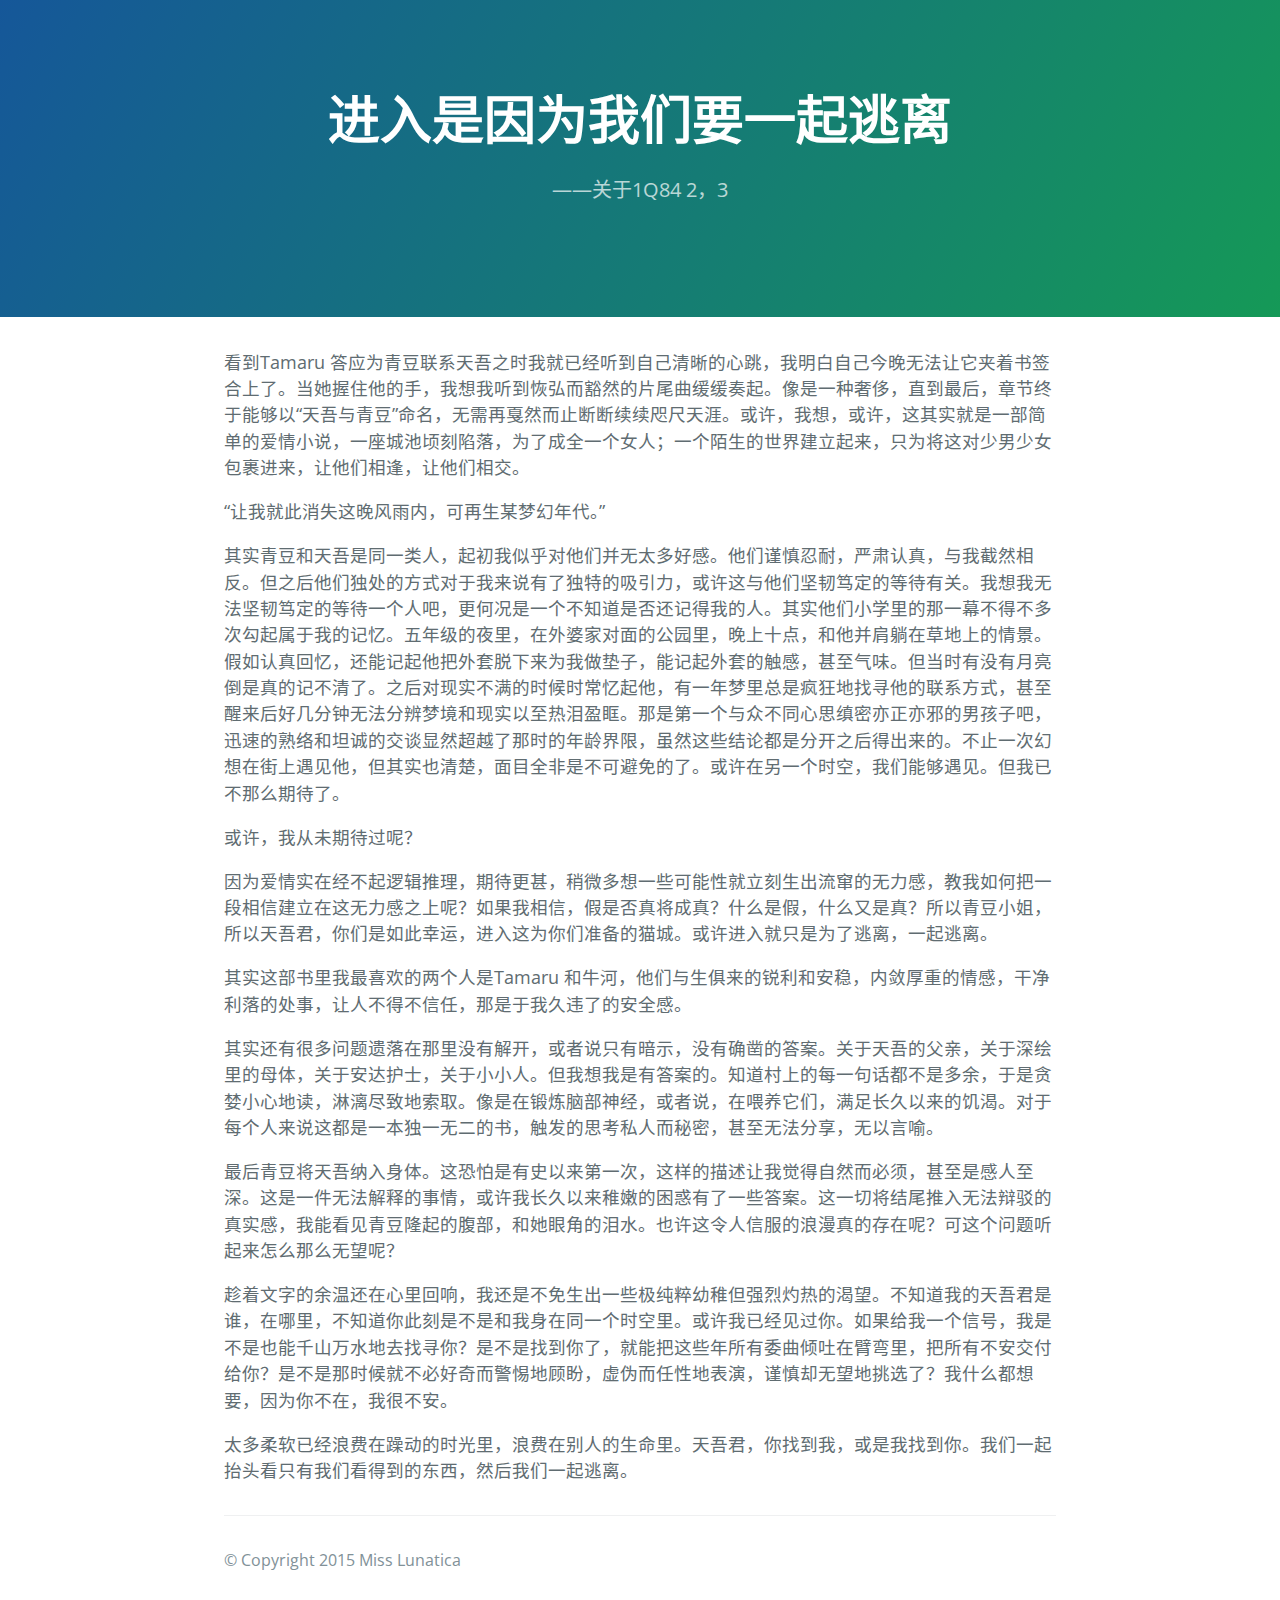
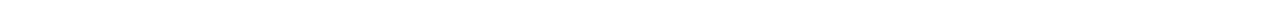
==== flee-together.html @ b9c1da66 "add new post" ====
<!DOCTYPE html>
<html lang="zh-cn">
  <head>
    <meta charset="UTF-8">
    <title>进入是因为我们要一起逃离 Miss Lunatica</title>
    <meta name="viewport" content="width=device-width, initial-scale=1">
    <link rel="stylesheet" type="text/css" href="stylesheets/normalize.css" media="screen">
    <link href='https://fonts.googleapis.com/css?family=Open+Sans:400,700' rel='stylesheet' type='text/css'>
    <link rel="stylesheet" type="text/css" href="stylesheets/stylesheet.css" media="screen">
    <link rel="stylesheet" type="text/css" href="stylesheets/github-light.css" media="screen">
  </head>
  <body>
    <section class="page-header">
      <h1 class="project-name">进入是因为我们要一起逃离</h1>
      <h2 class="project-tagline">——关于1Q84 2，3</h2>
    </section>

    <section class="main-content">
      
      <p>看到Tamaru 答应为青豆联系天吾之时我就已经听到自己清晰的心跳，我明白自己今晚无法让它夹着书签合上了。当她握住他的手，我想我听到恢弘而豁然的片尾曲缓缓奏起。像是一种奢侈，直到最后，章节终于能够以“天吾与青豆”命名，无需再戛然而止断断续续咫尺天涯。或许，我想，或许，这其实就是一部简单的爱情小说，一座城池顷刻陷落，为了成全一个女人；一个陌生的世界建立起来，只为将这对少男少女包裹进来，让他们相逢，让他们相交。</p>

      <p>“让我就此消失这晚风雨内，可再生某梦幻年代。”</p>
      
      <p>其实青豆和天吾是同一类人，起初我似乎对他们并无太多好感。他们谨慎忍耐，严肃认真，与我截然相反。但之后他们独处的方式对于我来说有了独特的吸引力，或许这与他们坚韧笃定的等待有关。我想我无法坚韧笃定的等待一个人吧，更何况是一个不知道是否还记得我的人。其实他们小学里的那一幕不得不多次勾起属于我的记忆。五年级的夜里，在外婆家对面的公园里，晚上十点，和他并肩躺在草地上的情景。假如认真回忆，还能记起他把外套脱下来为我做垫子，能记起外套的触感，甚至气味。但当时有没有月亮倒是真的记不清了。之后对现实不满的时候时常忆起他，有一年梦里总是疯狂地找寻他的联系方式，甚至醒来后好几分钟无法分辨梦境和现实以至热泪盈眶。那是第一个与众不同心思缜密亦正亦邪的男孩子吧，迅速的熟络和坦诚的交谈显然超越了那时的年龄界限，虽然这些结论都是分开之后得出来的。不止一次幻想在街上遇见他，但其实也清楚，面目全非是不可避免的了。或许在另一个时空，我们能够遇见。但我已不那么期待了。</p>
      
      <p>或许，我从未期待过呢？</p>
      
      <p>因为爱情实在经不起逻辑推理，期待更甚，稍微多想一些可能性就立刻生出流窜的无力感，教我如何把一段相信建立在这无力感之上呢？如果我相信，假是否真将成真？什么是假，什么又是真？所以青豆小姐，所以天吾君，你们是如此幸运，进入这为你们准备的猫城。或许进入就只是为了逃离，一起逃离。</p>
      
      <p>其实这部书里我最喜欢的两个人是Tamaru 和牛河，他们与生俱来的锐利和安稳，内敛厚重的情感，干净利落的处事，让人不得不信任，那是于我久违了的安全感。</p>
      
      <p>其实还有很多问题遗落在那里没有解开，或者说只有暗示，没有确凿的答案。关于天吾的父亲，关于深绘里的母体，关于安达护士，关于小小人。但我想我是有答案的。知道村上的每一句话都不是多余，于是贪婪小心地读，淋漓尽致地索取。像是在锻炼脑部神经，或者说，在喂养它们，满足长久以来的饥渴。对于每个人来说这都是一本独一无二的书，触发的思考私人而秘密，甚至无法分享，无以言喻。</p>
      
      <p>最后青豆将天吾纳入身体。这恐怕是有史以来第一次，这样的描述让我觉得自然而必须，甚至是感人至深。这是一件无法解释的事情，或许我长久以来稚嫩的困惑有了一些答案。这一切将结尾推入无法辩驳的真实感，我能看见青豆隆起的腹部，和她眼角的泪水。也许这令人信服的浪漫真的存在呢？可这个问题听起来怎么那么无望呢？</p>
      
      <p>趁着文字的余温还在心里回响，我还是不免生出一些极纯粹幼稚但强烈灼热的渴望。不知道我的天吾君是谁，在哪里，不知道你此刻是不是和我身在同一个时空里。或许我已经见过你。如果给我一个信号，我是不是也能千山万水地去找寻你？是不是找到你了，就能把这些年所有委曲倾吐在臂弯里，把所有不安交付给你？是不是那时候就不必好奇而警惕地顾盼，虚伪而任性地表演，谨慎却无望地挑选了？我什么都想要，因为你不在，我很不安。</p>
      
      <p>太多柔软已经浪费在躁动的时光里，浪费在别人的生命里。天吾君，你找到我，或是我找到你。我们一起抬头看只有我们看得到的东西，然后我们一起逃离。</p>
            
    
      <footer class="site-footer">

        <span class="site-footer-credits">© Copyright 2015 Miss Lunatica</span>
      </footer>

    </section>

  
  </body>
</html>
---- stylesheets/stylesheet.css ----
* {
  box-sizing: border-box; }

body {
  padding: 0;
  margin: 0;
  font-family: "Open Sans", "Helvetica Neue", Helvetica, Arial, "Microsoft YaHei", "微软雅黑", STXihei, "华文细黑",  sans-serif;
  font-size: 16px;
  line-height: 1.5;
  color: #606c71; }

a {
  color: #1e6bb8;
  text-decoration: none; }
  a:hover {
    text-decoration: underline; }

.btn {
  display: inline-block;
  margin-bottom: 1rem;
  color: rgba(255, 255, 255, 0.7);
  background-color: rgba(255, 255, 255, 0.08);
  border-color: rgba(255, 255, 255, 0.2);
  border-style: solid;
  border-width: 1px;
  border-radius: 0.3rem;
  transition: color 0.2s, background-color 0.2s, border-color 0.2s; }
  .btn + .btn {
    margin-left: 1rem; }

.btn:hover {
  color: rgba(255, 255, 255, 0.8);
  text-decoration: none;
  background-color: rgba(255, 255, 255, 0.2);
  border-color: rgba(255, 255, 255, 0.3); }

@media screen and (min-width: 64em) {
  .btn {
    padding: 0.75rem 1rem; } }

@media screen and (min-width: 42em) and (max-width: 64em) {
  .btn {
    padding: 0.6rem 0.9rem;
    font-size: 0.9rem; } }

@media screen and (max-width: 42em) {
  .btn {
    display: block;
    width: 100%;
    padding: 0.75rem;
    font-size: 0.9rem; }
    .btn + .btn {
      margin-top: 1rem;
      margin-left: 0; } }

.page-header {
  color: #fff;
  text-align: center;
  background-color: #159957;
  background-image: linear-gradient(120deg, #155799, #159957); }

@media screen and (min-width: 64em) {
  .page-header {
    padding: 5rem 6rem; } }

@media screen and (min-width: 42em) and (max-width: 64em) {
  .page-header {
    padding: 3rem 4rem; } }

@media screen and (max-width: 42em) {
  .page-header {
    padding: 2rem 1rem; } }

.project-name {
  margin-top: 0;
  margin-bottom: 0.1rem; }

@media screen and (min-width: 64em) {
  .project-name {
    font-size: 3.25rem; } }

@media screen and (min-width: 42em) and (max-width: 64em) {
  .project-name {
    font-size: 2.25rem; } }

@media screen and (max-width: 42em) {
  .project-name {
    font-size: 1.75rem; } }

.project-tagline {
  margin-bottom: 2rem;
  font-weight: normal;
  opacity: 0.7; }

@media screen and (min-width: 64em) {
  .project-tagline {
    font-size: 1.25rem; } }

@media screen and (min-width: 42em) and (max-width: 64em) {
  .project-tagline {
    font-size: 1.15rem; } }

@media screen and (max-width: 42em) {
  .project-tagline {
    font-size: 1rem; } }

.main-content :first-child {
  margin-top: 0; }
.main-content img {
  max-width: 100%; }
.main-content h1, .main-content h2, .main-content h3, .main-content h4, .main-content h5, .main-content h6 {
  margin-top: 2rem;
  margin-bottom: 1rem;
  font-weight: normal;
  color: #159957; }
.main-content p {
  margin-bottom: 1em; }
.main-content .comment {
  font-family: "Open Sans", "Helvetica Neue", Helvetica, Arial, KaiTi, STKaiti, "Microsoft YaHei", "微软雅黑", STXihei, "华文细黑";
  font-size: 1.0rem;
  color: #383e41;
}
.main-content code {
  padding: 2px 4px;
  font-family: Consolas, "Liberation Mono", Menlo, Courier, monospace;
  font-size: 0.9rem;
  color: #383e41;
  background-color: #f3f6fa;
  border-radius: 0.3rem; }
.main-content pre {
  padding: 0.8rem;
  margin-top: 0;
  margin-bottom: 1rem;
  font: 1rem Consolas, "Liberation Mono", Menlo, Courier, monospace;
  color: #567482;
  word-wrap: normal;
  background-color: #f3f6fa;
  border: solid 1px #dce6f0;
  border-radius: 0.3rem; }
  .main-content pre > code {
    padding: 0;
    margin: 0;
    font-size: 0.9rem;
    color: #567482;
    word-break: normal;
    white-space: pre;
    background: transparent;
    border: 0; }
.main-content .highlight {
  margin-bottom: 1rem; }
  .main-content .highlight pre {
    margin-bottom: 0;
    word-break: normal; }
.main-content .highlight pre, .main-content pre {
  padding: 0.8rem;
  overflow: auto;
  font-size: 0.9rem;
  line-height: 1.45;
  border-radius: 0.3rem; }
.main-content pre code, .main-content pre tt {
  display: inline;
  max-width: initial;
  padding: 0;
  margin: 0;
  overflow: initial;
  line-height: inherit;
  word-wrap: normal;
  background-color: transparent;
  border: 0; }
  .main-content pre code:before, .main-content pre code:after, .main-content pre tt:before, .main-content pre tt:after {
    content: normal; }
.main-content ul, .main-content ol {
  margin-top: 0; }
.main-content blockquote {
  padding: 0 1rem;
  margin-left: 0;
  color: #819198;
  border-left: 0.3rem solid #dce6f0; }
  .main-content blockquote > :first-child {
    margin-top: 0; }
  .main-content blockquote > :last-child {
    margin-bottom: 0; }
.main-content table {
  display: block;
  width: 100%;
  overflow: auto;
  word-break: normal;
  word-break: keep-all; }
  .main-content table th {
    font-weight: bold; }
  .main-content table th, .main-content table td {
    padding: 0.5rem 1rem;
    border: 1px solid #e9ebec; }
.main-content dl {
  padding: 0; }
  .main-content dl dt {
    padding: 0;
    margin-top: 1rem;
    font-size: 1rem;
    font-weight: bold; }
  .main-content dl dd {
    padding: 0;
    margin-bottom: 1rem; }
.main-content hr {
  height: 2px;
  padding: 0;
  margin: 1rem 0;
  background-color: #eff0f1;
  border: 0; }

@media screen and (min-width: 64em) {
  .main-content {
    max-width: 64rem;
    padding: 2rem 6rem;
    margin: 0 auto;
    font-size: 1.1rem; } }

@media screen and (min-width: 42em) and (max-width: 64em) {
  .main-content {
    padding: 2rem 4rem;
    font-size: 1.1rem; } }

@media screen and (max-width: 42em) {
  .main-content {
    padding: 2rem 1rem;
    font-size: 1rem; } }

.site-footer {
  padding-top: 2rem;
  margin-top: 2rem;
  border-top: solid 1px #eff0f1; }

.site-footer-owner {
  display: block;
  font-weight: bold; }

.site-footer-credits {
  color: #819198; }

@media screen and (min-width: 64em) {
  .site-footer {
    font-size: 1rem; } }

@media screen and (min-width: 42em) and (max-width: 64em) {
  .site-footer {
    font-size: 1rem; } }

@media screen and (max-width: 42em) {
  .site-footer {
    font-size: 0.9rem; } }
---- stylesheets/github-light.css ----
/*
   Copyright 2014 GitHub Inc.

   Licensed under the Apache License, Version 2.0 (the "License");
   you may not use this file except in compliance with the License.
   You may obtain a copy of the License at

       http://www.apache.org/licenses/LICENSE-2.0

   Unless required by applicable law or agreed to in writing, software
   distributed under the License is distributed on an "AS IS" BASIS,
   WITHOUT WARRANTIES OR CONDITIONS OF ANY KIND, either express or implied.
   See the License for the specific language governing permissions and
   limitations under the License.

*/

.pl-c /* comment */ {
  color: #969896;
}

.pl-c1      /* constant, markup.raw, meta.diff.header, meta.module-reference, meta.property-name, support, support.constant, support.variable, variable.other.constant */,
.pl-s .pl-v /* string variable */ {
  color: #0086b3;
}

.pl-e  /* entity */,
.pl-en /* entity.name */ {
  color: #795da3;
}

.pl-s .pl-s1 /* string source */,
.pl-smi      /* storage.modifier.import, storage.modifier.package, storage.type.java, variable.other, variable.parameter.function */ {
  color: #333;
}

.pl-ent /* entity.name.tag */ {
  color: #63a35c;
}

.pl-k /* keyword, storage, storage.type */ {
  color: #a71d5d;
}

.pl-pds              /* punctuation.definition.string, string.regexp.character-class */,
.pl-s                /* string */,
.pl-s .pl-pse .pl-s1 /* string punctuation.section.embedded source */,
.pl-sr               /* string.regexp */,
.pl-sr .pl-cce       /* string.regexp constant.character.escape */,
.pl-sr .pl-sra       /* string.regexp string.regexp.arbitrary-repitition */,
.pl-sr .pl-sre       /* string.regexp source.ruby.embedded */ {
  color: #183691;
}

.pl-v /* variable */ {
  color: #ed6a43;
}

.pl-id /* invalid.deprecated */ {
  color: #b52a1d;
}

.pl-ii /* invalid.illegal */ {
  background-color: #b52a1d;
  color: #f8f8f8;
}

.pl-sr .pl-cce /* string.regexp constant.character.escape */ {
  color: #63a35c;
  font-weight: bold;
}

.pl-ml /* markup.list */ {
  color: #693a17;
}

.pl-mh        /* markup.heading */,
.pl-mh .pl-en /* markup.heading entity.name */,
.pl-ms        /* meta.separator */ {
  color: #1d3e81;
  font-weight: bold;
}

.pl-mq /* markup.quote */ {
  color: #008080;
}

.pl-mi /* markup.italic */ {
  color: #333;
  font-style: italic;
}

.pl-mb /* markup.bold */ {
  color: #333;
  font-weight: bold;
}

.pl-md /* markup.deleted, meta.diff.header.from-file */ {
  background-color: #ffecec;
  color: #bd2c00;
}

.pl-mi1 /* markup.inserted, meta.diff.header.to-file */ {
  background-color: #eaffea;
  color: #55a532;
}

.pl-mdr /* meta.diff.range */ {
  color: #795da3;
  font-weight: bold;
}

.pl-mo /* meta.output */ {
  color: #1d3e81;
}
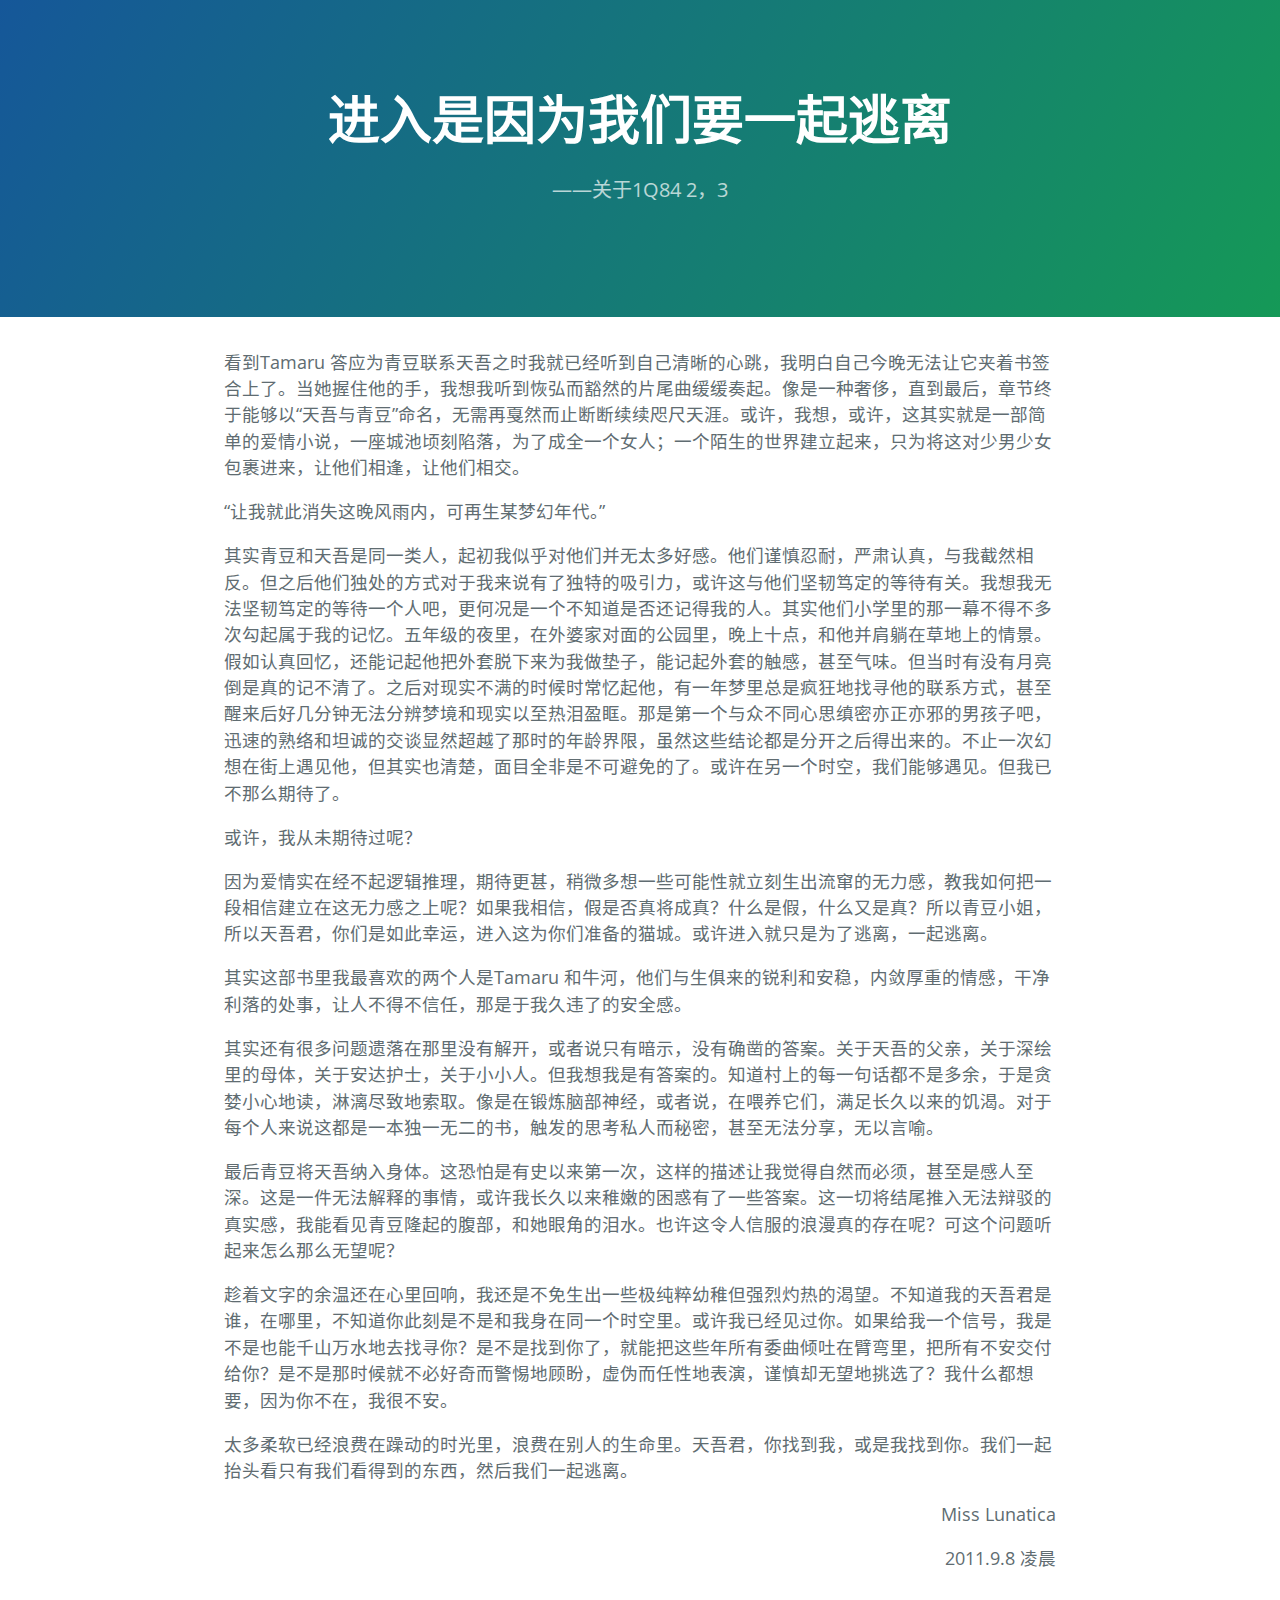
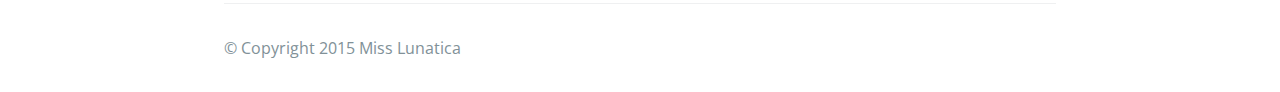
==== commit a4aba47e: "add signature" ====
--- a/flee-together.html
+++ b/flee-together.html
@@ -36,6 +36,9 @@
       <p>趁着文字的余温还在心里回响，我还是不免生出一些极纯粹幼稚但强烈灼热的渴望。不知道我的天吾君是谁，在哪里，不知道你此刻是不是和我身在同一个时空里。或许我已经见过你。如果给我一个信号，我是不是也能千山万水地去找寻你？是不是找到你了，就能把这些年所有委曲倾吐在臂弯里，把所有不安交付给你？是不是那时候就不必好奇而警惕地顾盼，虚伪而任性地表演，谨慎却无望地挑选了？我什么都想要，因为你不在，我很不安。</p>
       
       <p>太多柔软已经浪费在躁动的时光里，浪费在别人的生命里。天吾君，你找到我，或是我找到你。我们一起抬头看只有我们看得到的东西，然后我们一起逃离。</p>
+      
+                                                                                          <p align='right'>Miss Lunatica</p>
+                                                                                          <p align='right'>2011.9.8 凌晨</p>
             
     
       <footer class="site-footer">
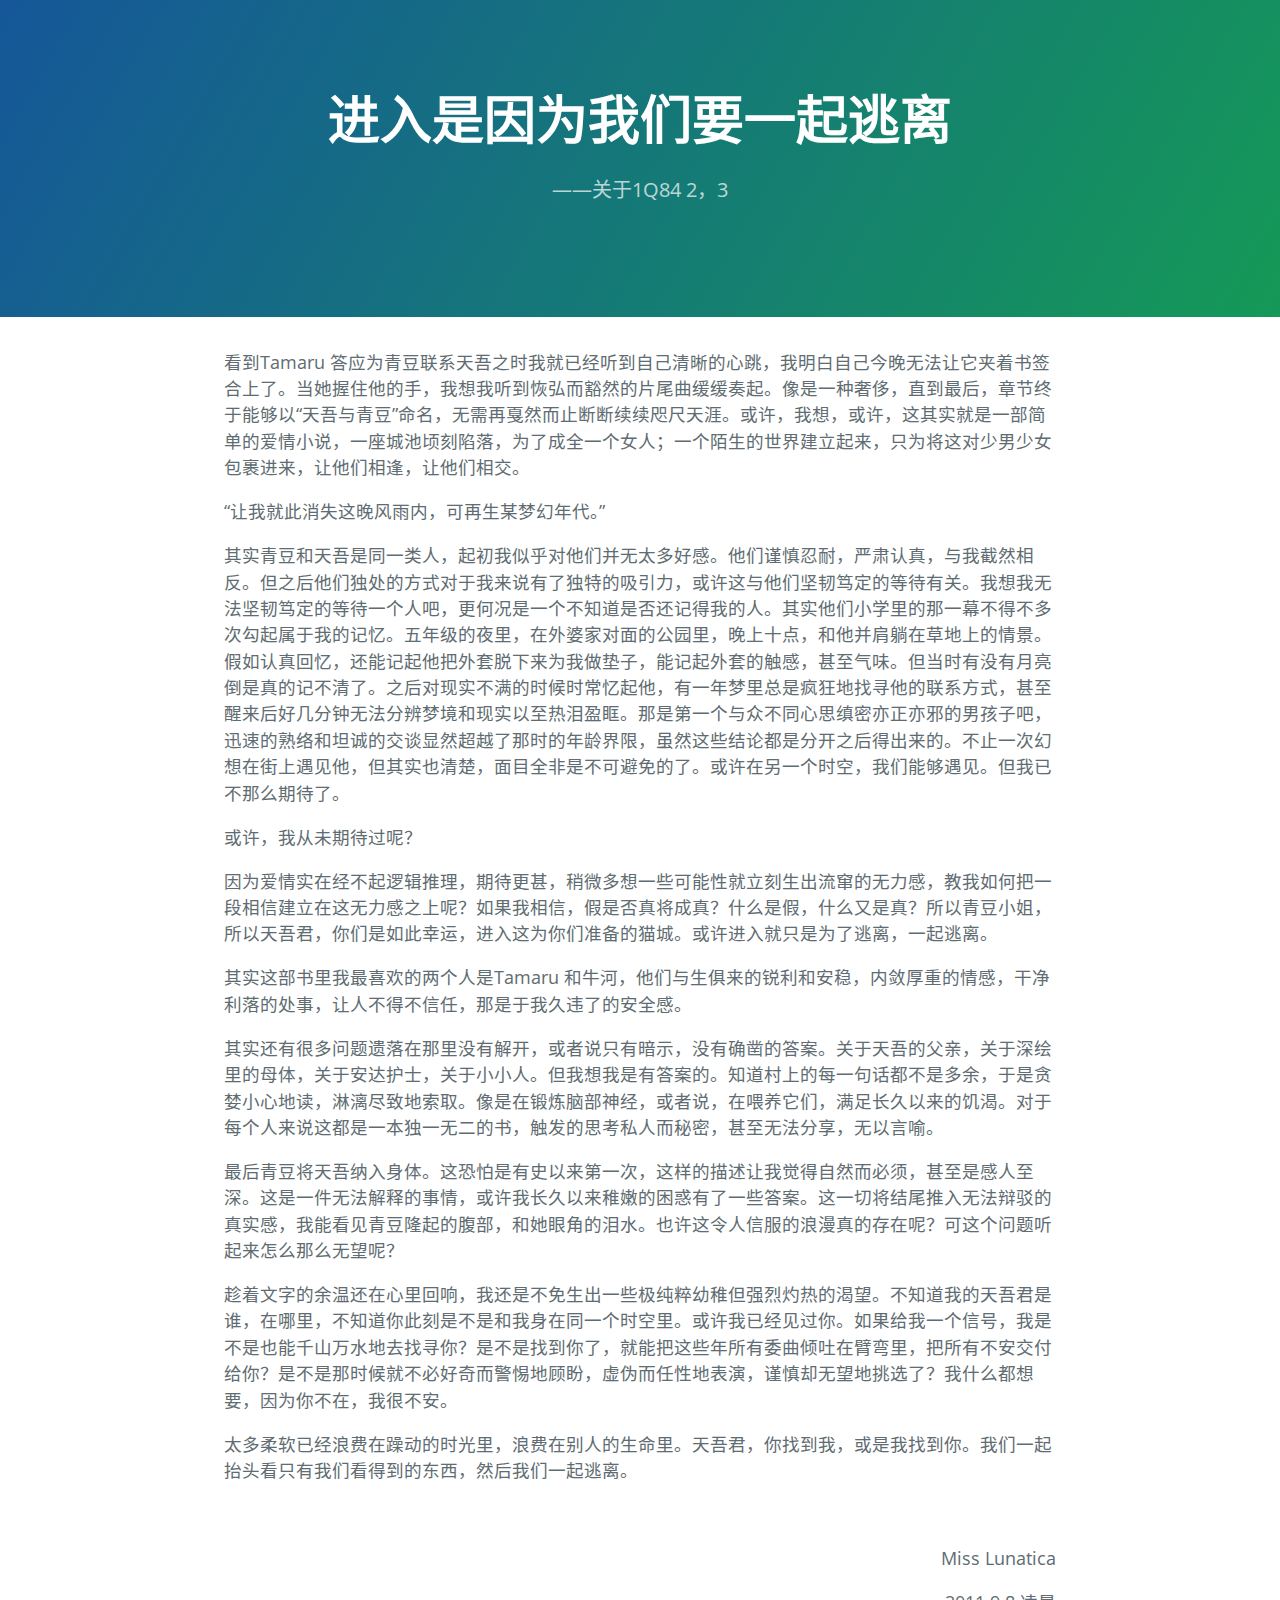
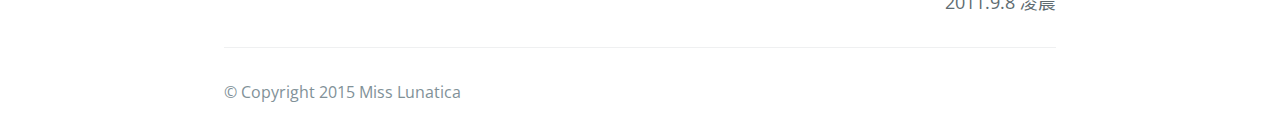
==== commit 95c2e734: "change format" ====
--- a/flee-together.html
+++ b/flee-together.html
@@ -37,8 +37,10 @@
       
       <p>太多柔软已经浪费在躁动的时光里，浪费在别人的生命里。天吾君，你找到我，或是我找到你。我们一起抬头看只有我们看得到的东西，然后我们一起逃离。</p>
       
-                                                                                          <p align='right'>Miss Lunatica</p>
-                                                                                          <p align='right'>2011.9.8 凌晨</p>
+      <br>
+      
+                                                                                          <p align='right'>Miss Lunatica            </p>
+                                                                                          <p align='right'>2011.9.8 凌晨            </p>
             
     
       <footer class="site-footer">
